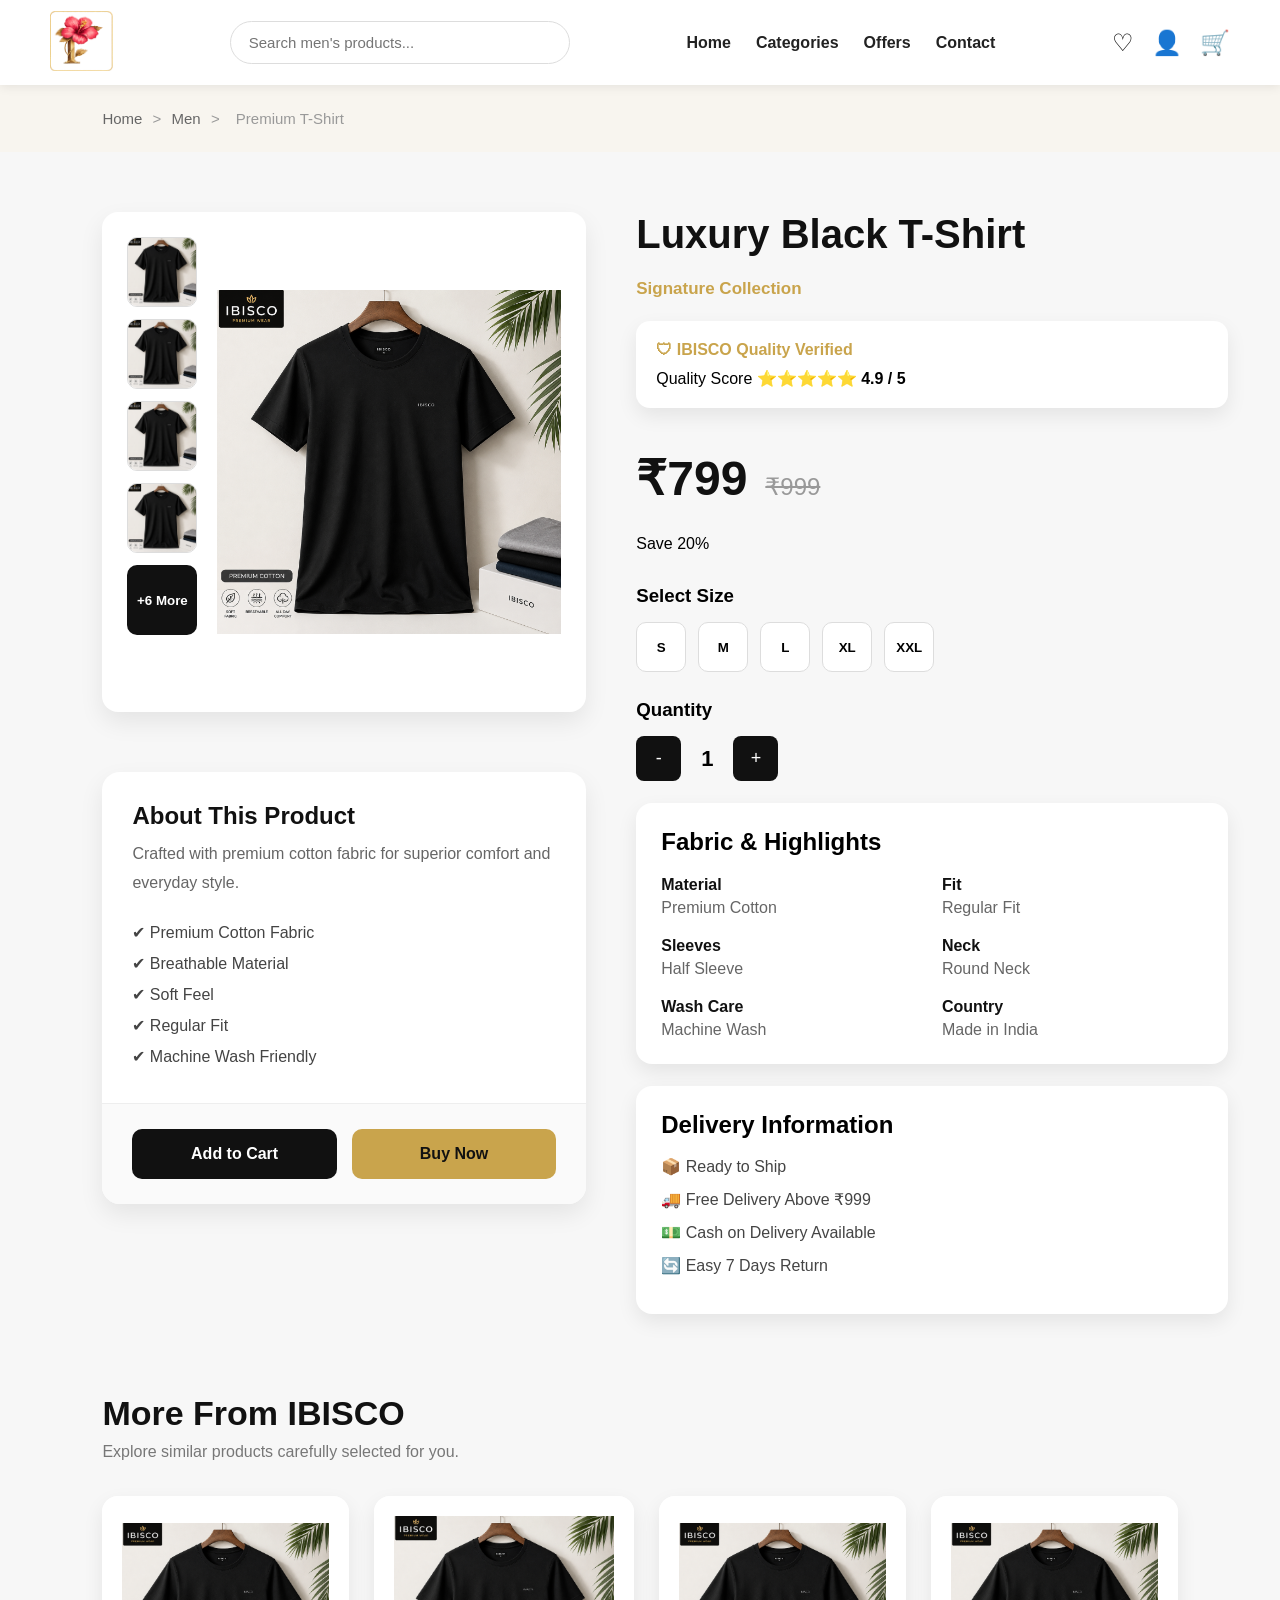
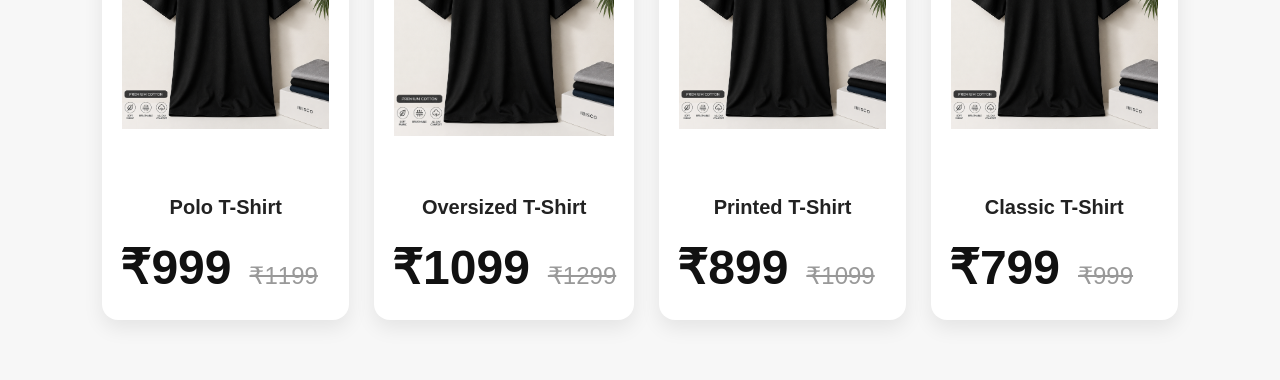
==== pages/product-details.html @ b51c4c0e "men product and h,c,j" ====
<!DOCTYPE html>
<html lang="en">

<head>

    <meta charset="UTF-8">

    <meta name="viewport" content="width=device-width, initial-scale=1.0">

    <title>Product Details | IBISCO</title>

    <link rel="stylesheet" href="../css/main.css">

</head>

  <header class="header">

        <div class="logo">
            <a href="../index.html">
                <img src="../images/LOGO IBISCO.png" alt="IBISCO Logo">
            </a>
        </div>

        <div class="search-box">
            <input type="text" placeholder="Search men's products...">
        </div>

        <nav class="menu">

            <a href="../index.html">Home</a>

            <a href="#">Categories</a>

            <a href="#">Offers</a>

            <a href="#">Contact</a>

        </nav>

        <div class="icons">

            <span>♡</span>

            <span>👤</span>

            <span>🛒</span>

        </div>

    </header>

    <!-- =========================================
     Breadcrumb Navigation
========================================= -->

<section class="breadcrumb">

    <a href="../index.html">Home</a>

    <span>></span>

    <a href="men.html">Men</a>

    <span>></span>

    <span>Premium T-Shirt</span>

</section>

<!-- =========================================
     Product Details Section
========================================= -->

<section class="product-details">

    <div class="product-details-container">

        <!-- =========================================
             LEFT COLUMN
        ========================================== -->

        <div class="left-column">

            <!-- =========================================
                 Product Gallery
            ========================================== -->

            <div class="product-gallery">

                <div class="thumbnail-gallery">

                    <img src="../images/products/men/tshirt.png" alt="Thumbnail 1">

                    <img src="../images/products/men/tshirt.png" alt="Thumbnail 2">

                    <img src="../images/products/men/tshirt.png" alt="Thumbnail 3">

                    <img src="../images/products/men/tshirt.png" alt="Thumbnail 4">

                    <button class="more-images">

                        +6 More

                    </button>

                </div>
                <div class="main-image">

                 <img
                    id="main-image"
                    src="../images/products/men/tshirt.png"
                    alt="Premium T-Shirt"
                    class="main-product-image">

                </div>

                
            </div>

            <!-- =========================================
                 About Product
            ========================================== -->

            <div class="about-product">

                <h2>About This Product</h2>
                
                <p id="product-description">

                  Crafted using premium cotton...

                </p>

                <ul>

                    <li>✔ Premium Cotton Fabric</li>

                    <li>✔ Breathable Material</li>

                    <li>✔ Soft Feel</li>

                    <li>✔ Regular Fit</li>

                    <li>✔ Machine Wash Friendly</li>

                </ul>

<!-- =========================================
     Product Action Buttons
========================================= -->

           <div class="product-actions">

             <button class="cart-btn">

                 Add to Cart

                        </button>

            <button class="buy-btn">

                Buy Now

                    </button>

</div>

            </div>

        </div>

        <!-- =========================================
             RIGHT COLUMN
        ========================================== -->

        <div class="right-column">

            <h1 id="product-name">Premium T-Shirt</h1>

            <p class="collection-name" id="product-collection">

                 IBISCO Signature Collection

            </p>


            <div class="quality-box">

                <span class="quality-badge">

                    🛡 IBISCO Quality Verified

                </span>

                <p>

                    Quality Score

                    ⭐⭐⭐⭐⭐

                    <strong>4.9 / 5</strong>

                </p>

            </div>

            <div class="price-box">
                
                <span class="new-price" id="new-price">

                  ₹799

                </span>

                <span class="old-price" id="old-price">

                   ₹999

                </span>

            </div>

            <p class="discount-text">

                Save 20%

            </p>

            <!-- =========================================
                 Size Selection
            ========================================== -->

            <div class="size-section">

                <h3>Select Size</h3>

                <div class="size-options">

                    <button>S</button>

                    <button>M</button>

                    <button>L</button>

                    <button>XL</button>

                    <button>XXL</button>

                </div>

            </div>

            <!-- =========================================
                 Quantity
            ========================================== -->

            <div class="quantity-section">

                <h3>Quantity</h3>

                <div class="quantity-box">

                    <button>-</button>

                    <span>1</span>

                    <button>+</button>

                </div>

            </div>

                        <!-- =========================================
                 Fabric & Highlights
            ========================================== -->

            <div class="fabric-card">

                <h2>Fabric & Highlights</h2>

                <div class="fabric-grid">

                    <div>

                        <strong>Material</strong>

                        <p>Premium Cotton</p>

                    </div>

                    <div>

                        <strong>Fit</strong>

                        <p>Regular Fit</p>

                    </div>

                    <div>

                        <strong>Sleeves</strong>

                        <p>Half Sleeve</p>

                    </div>

                    <div>

                        <strong>Neck</strong>

                        <p>Round Neck</p>

                    </div>

                    <div>

                        <strong>Wash Care</strong>

                        <p>Machine Wash</p>

                    </div>

                    <div>

                        <strong>Country</strong>

                        <p>Made in India</p>

                    </div>

                </div>

            </div>

            <!-- =========================================
                 Delivery Information
            ========================================== -->

            <div class="delivery-card">

                <h2>Delivery Information</h2>

                <p>📦 Ready to Ship</p>

                <p>🚚 Free Delivery Above ₹999</p>

                <p>💵 Cash on Delivery Available</p>

                <p>🔄 Easy 7 Days Return</p>

            </div>

        </div>

    </div>

    
        <!-- =========================================
         More From IBISCO
    ========================================== -->

    <section class="related-products">

        <h2>More From IBISCO</h2>

        <p class="related-subtitle">

            Explore similar products carefully selected for you.

        </p>

        <div class="related-grid">

            <!-- Product 1 -->

            <a href="product-details.html?id=polo" class="product-link">

                <div class="product-card">

                    <img src="../images/products/men/tshirt.png" alt="Polo T-Shirt">

                    <div class="product-info">

                        <h3>Polo T-Shirt</h3>

                        <div class="price-box">

                            <span class="new-price">₹999</span>

                            <span class="old-price">₹1199</span>

                        </div>

                    </div>

                </div>

            </a>

            <!-- Product 2 -->

            <a href="product-details.html?id=oversized" class="product-link">

                <div class="product-card">

                    <img src="../images/products/men/tshirt.png" alt="Oversized T-Shirt">

                    <div class="product-info">

                        <h3>Oversized T-Shirt</h3>

                        <div class="price-box">

                            <span class="new-price">₹1099</span>

                            <span class="old-price">₹1299</span>

                        </div>

                    </div>

                </div>

            </a>

            <!-- Product 3 -->

            <a href="product-details.html?id=printed" class="product-link">

                <div class="product-card">

                    <img src="../images/products/men/tshirt.png" alt="Printed T-Shirt">

                    <div class="product-info">

                        <h3>Printed T-Shirt</h3>

                        <div class="price-box">

                            <span class="new-price">₹899</span>

                            <span class="old-price">₹1099</span>

                        </div>

                    </div>

                </div>

            </a>

            <!-- Product 4 -->

            <a href="product-details.html?id=classic" class="product-link">

                <div class="product-card">

                    <img src="../images/products/men/tshirt.png" alt="Classic T-Shirt">

                    <div class="product-info">

                        <h3>Classic T-Shirt</h3>

                        <div class="price-box">

                            <span class="new-price">₹799</span>

                            <span class="old-price">₹999</span>

                        </div>

                    </div>

                </div>

            </a>

        </div>

    </section>

    </section>

</section>

<!-- =========================================
     JavaScript Files
========================================= -->

<script src="../js/products.js"></script>

<script src="../js/main.js"></script>

</body>

</html>
---- css/main.css ----
/* ===========================
   RESET
=========================== */

*{
    margin:0;
    padding:0;
    box-sizing:border-box;
}

body{
    font-family:Arial, sans-serif;
    background:#f8f5ef;
}

/* ===========================
   HEADER
=========================== */

.header{
    width:100%;
    height:85px;
    background:#ffffff;
    display:flex;
    justify-content:space-between;
    align-items:center;
    padding:0 50px;
    box-shadow:0 2px 10px rgba(0,0,0,.08);
}

.logo img{
    height:60px;
}

.search-box input{
    width:340px;
    padding:12px 18px;
    border:1px solid #ddd;
    border-radius:30px;
    outline:none;
    font-size:15px;
}

.menu{
    display:flex;
    gap:25px;
}

.menu a{
    text-decoration:none;
    color:#222;
    font-weight:600;
    transition:.3s;
}

.menu a:hover{
    color:#C21E42;
}

.icons{
    display:flex;
    gap:18px;
    font-size:24px;
    cursor:pointer;
}

/* ===========================
   HERO SLIDER
=========================== */

.hero{
    position:relative;
    width:100%;
    height:600px;
    overflow:hidden;
}

.slides{
    width:100%;
    height:100%;
    position:relative;
}

.slide{
    position:absolute;
    top:0;
    left:0;
    width:100%;
    height:100%;
    object-fit:cover;
    opacity:0;
    transition:opacity 1s ease-in-out;
}

.slide.active{
    opacity:1;
    z-index:1;
}

.hero-overlay{
    position:absolute;
    top:0;
    left:0;
    width:100%;
    height:100%;

    display:flex;
    justify-content:flex-end;
    align-items:center;

    padding-right:80px;

    z-index:5;
}

.shop-btn{

    padding:16px 42px;

    background:rgba(0,0,0,.45);

    color:#fff;

    border:2px solid #C9A44C;

    letter-spacing:2px;

    font-size:15px;

    font-weight:600;

    cursor:pointer;

    transition:.35s;
}

.shop-btn:hover{

    background:#C9A44C;

    color:#000;

}

/* ===========================
   DOTS
=========================== */

.dots{

    position:absolute;

    bottom:25px;

    left:50%;

    transform:translateX(-50%);

    display:flex;

    gap:12px;

    z-index:10;

}

.dot{

    width:12px;

    height:12px;

    border-radius:50%;

    background:rgba(255,255,255,.45);

    cursor:pointer;

    transition:.3s;

}

.dot.active{

    background:#C9A44C;

    transform:scale(1.2);

}

/* ===========================
   CATEGORIES
=========================== */

.categories{
    padding:70px 60px;
    background:#ffffff;
}

.categories h2{
    text-align:center;
    font-size:36px;
    margin-bottom:40px;
}

.category-grid{
    display:grid;
    grid-template-columns:repeat(5,1fr);
    gap:25px;
}

.category-card{
    background:#fff;
    border-radius:15px;
    overflow:hidden;
    box-shadow:0 5px 15px rgba(0,0,0,.08);
    transition:.35s;
    cursor:pointer;
}

.category-card:hover{
    transform:translateY(-8px);
}

.category-card img{
    width:100%;
    display:block;
}

.category-card h3{
    text-align:center;
    padding:15px;
}

/* ===========================
   FEATURED PRODUCTS
=========================== */

.featured{
    padding:80px 60px;
    background:#f8f5ef;
}

.featured h2{
    text-align:center;
    font-size:38px;
    margin-bottom:45px;
    color:#222;
}

.featured-grid{
    display:grid;
    grid-template-columns:repeat(4,1fr);
    gap:30px;
}

.product-card{
    background:#fff;
    border-radius:15px;
    overflow:hidden;
    box-shadow:0 5px 20px rgba(0,0,0,.08);
    transition:.35s;
    text-align:center;
}

.product-card:hover{
    transform:translateY(-10px);
    box-shadow:0 12px 30px rgba(0,0,0,.15);
}

.product-card img{
    width:100%;
    height:320px;
    object-fit:cover;
}

.product-card h3{
    margin-top:18px;
    font-size:20px;
    color:#222;
}

.price{
    color:#C21E42;
    font-size:22px;
    font-weight:bold;
    margin:12px 0;
}

.product-card button{
    margin-bottom:20px;
    padding:12px 30px;
    border:none;
    background:#000;
    color:#fff;
    cursor:pointer;
    transition:.3s;
}

.product-card button:hover{
    background:#C9A44C;
    color:#000;
}

.badge{
    position:absolute;
    top:15px;
    left:15px;
    background:#C21E42;
    color:#fff;
    padding:6px 12px;
    font-size:13px;
    font-weight:bold;
    border-radius:20px;
}

.product-card{
    position:relative;
}

.price-box{
    display:flex;
    justify-content:center;
    align-items:center;
    gap:12px;
    margin:12px 0;
}

.new-price{
    color:#C21E42;
    font-size:22px;
    font-weight:bold;
}

.old-price{
    color:#888;
    text-decoration:line-through;
    font-size:16px;
}

/* ==========================
   SHOP BY CATEGORY
========================== */

.shop-category{
    padding:80px 60px;
    background:#ffffff;
}

.shop-category h2{
    text-align:center;
    font-size:38px;
    color:#222;
    margin-bottom:45px;
}

.category-container{
    display:grid;
    grid-template-columns:repeat(3,1fr);
    gap:30px;
}

.category-item{
    position:relative;
    overflow:hidden;
    border-radius:18px;
    text-decoration:none;
    height:350px;
    box-shadow:0 10px 25px rgba(0,0,0,.12);
    transition:.4s;
}

.category-item img{
    width:100%;
    height:100%;
    object-fit:cover;
    transition:.5s;
}

.category-overlay{
    position:absolute;
    inset:0;
    background:linear-gradient(to top,
        rgba(0,0,0,.85),
        rgba(0,0,0,.15));
    display:flex;
    flex-direction:column;
    justify-content:flex-end;
    padding:25px;
}

.category-overlay h3{
    color:#fff;
    font-size:30px;
    margin-bottom:8px;
}

.category-overlay p{
    color:#C9A44C;
    font-size:18px;
    font-weight:600;
}

.category-item:hover img{
    transform:scale(1.08);
}

.category-item:hover{
    box-shadow:0 18px 35px rgba(0,0,0,.25);
}

.category-item:hover .category-overlay{
    background:linear-gradient(to top,
        rgba(0,0,0,.90),
        rgba(0,0,0,.25));
}

/* ==========================
   FOOTER
========================== */

.footer{
    background:#111111;
    padding:70px 60px;
    margin-top:80px;
}

.footer-container{
    display:grid;
    grid-template-columns:2fr 1fr 1fr 1fr 1fr;
    gap:40px;
}

.footer-box{
    display:flex;
    flex-direction:column;
}

.footer-logo{
    width:170px;
    margin-bottom:15px;
}

.footer-box h2{
    color:#C9A44C;
    font-size:30px;
    margin-bottom:10px;
}

.tagline{
    color:#ffffff;
    font-size:16px;
    font-weight:600;
    margin-bottom:15px;
}

.about-text{
    color:#bbbbbb;
    line-height:1.8;
    font-size:15px;
}

.footer-box h3{
    color:#ffffff;
    font-size:20px;
    margin-bottom:20px;
}

.footer-box a{
    text-decoration:none;
    color:#bbbbbb;
    margin-bottom:12px;
    transition:.3s;
}

.footer-box a:hover{
    color:#C9A44C;
    padding-left:6px;
}

.footer-box p{
    color:#ffffff;
    margin-top:10px;
    margin-bottom:5px;
    font-weight:600;
}

.footer-box span{
    color:#bbbbbb;
    margin-bottom:15px;
}

/* ==========================
   MEN CATEGORY PAGE
========================== */

.category-banner{
    position:relative;
    width:100%;
    height:380px;
    overflow:hidden;
}

.category-banner img{
    width:100%;
    height:100%;
    object-fit:cover;
}

.banner-overlay{
    position:absolute;
    inset:0;
    background:linear-gradient(
        to right,
        rgba(0,0,0,.75),
        rgba(0,0,0,.25)
    );

    display:flex;
    flex-direction:column;
    justify-content:center;
    padding-left:100px;
}

.banner-overlay h1{
    color:#ffffff;
    font-size:60px;
    margin-bottom:15px;
    font-weight:700;
}

.banner-overlay p{
    color:#C9A44C;
    font-size:22px;
    letter-spacing:1px;
}
/* ==========================
   SHOP SECTION
========================== */

.shop-section{
    display:flex;
    gap:30px;
    padding:60px;
    background:#f8f5ef;
}

/* Sidebar */

.filter-sidebar{
    width:260px;
    background:#ffffff;
    padding:25px;
    border-radius:15px;
    box-shadow:0 5px 15px rgba(0,0,0,.08);
    height:fit-content;
}

.filter-sidebar h2{
    font-size:28px;
    margin-bottom:25px;
    color:#222;
}

.filter-sidebar h3{
    font-size:20px;
    margin-bottom:15px;
    color:#C9A44C;
}

.filter-sidebar label{
    display:block;
    margin-bottom:14px;
    cursor:pointer;
    color:#444;
    font-size:16px;
}

.filter-sidebar input{
    margin-right:10px;
}

/* Products Area */

.product-card{
    transition:.35s;
}

.product-card:hover{
    transform:translateY(-8px);
    box-shadow:0 20px 40px rgba(0,0,0,.18);
}

.product-card img{
    transition:.4s;
}

.product-card:hover img{
    transform:scale(1.08);
}
.products-area{
    flex:1;
}

.product-card img{
    width:100%;
    height:400px;
    object-fit:contain;
    padding:8px;
    background:#fff;
    transition:.4s;
}
.products-top{
    display:flex;
    justify-content:space-between;
    align-items:center;
    margin-bottom:30px;
}

.products-top h2{
    font-size:34px;
    color:#222;
}

.products-top select{
    padding:12px 18px;
    border:1px solid #ddd;
    border-radius:8px;
    outline:none;
    cursor:pointer;
    font-size:15px;
    background:#fff;
}

.product-link{
    text-decoration:none;
    color:inherit;
    display:block;
}

.product-link{
    display:block;
    text-decoration:none;
    color:inherit;
}

.product-link:hover{
    color:inherit;
}

/* Product Grid */

.products-grid{
    display:grid;
    grid-template-columns:repeat(3,1fr);
    gap:25px;
}
.product-info{
    padding:18px;
    text-align:center;
}

.product-category{
    color:#888;
    font-size:14px;
    margin:8px 0 12px;
}

.view-btn{
    width:100%;
    padding:12px;
    background:#111;
    color:#fff;
    border:none;
    border-radius:8px;
    cursor:pointer;
    font-size:15px;
    font-weight:600;
    transition:.3s;
}

.view-btn:hover{
    background:#C9A44C;
    color:#111;
}

/* ===========================
   Breadcrumb
=========================== */

.breadcrumb{

    padding:25px 8%;

    font-size:15px;

}

.breadcrumb a{

    text-decoration:none;

    color:#666;

    transition:.3s;

}

.breadcrumb a:hover{

    color:#C9A44C;

}

.breadcrumb span{

    color:#999;

    margin:0 6px;

}
/* =========================================
   PRODUCT DETAILS PAGE
========================================= */

.product-details{

    padding:60px 8%;

    background:#f7f7f7;

}

/* =========================================
   MAIN LAYOUT
========================================= */

.product-details-container{

    display:grid;

    grid-template-columns:45% 55%;

    gap:50px;

    align-items:start;

}

/* =========================================
   LEFT COLUMN
========================================= */

.left-column{

    display:flex;

    flex-direction:column;

    gap:30px;

}

/* =========================================
   PRODUCT GALLERY
========================================= */

.product-gallery{

    display:flex;

    gap:20px;

    background:#fff;

    padding:25px;

    border-radius:16px;

    box-shadow:0 10px 25px rgba(0,0,0,.08);

}

/* =========================================
   THUMBNAILS
========================================= */

.thumbnail-gallery{

    display:flex;

    flex-direction:column;

    gap:12px;

}

.thumbnail-gallery img{

    width:70px;

    height:70px;

    object-fit:cover;

    border:1px solid #ddd;

    border-radius:10px;

    cursor:pointer;

    transition:.3s;

}

.thumbnail-gallery img:hover{

    border-color:#C9A44C;

    transform:scale(1.05);

}

.more-images{

    width:70px;

    height:70px;

    border:none;

    border-radius:10px;

    background:#111;

    color:#fff;

    cursor:pointer;

    font-weight:600;

}

/* =========================================
   MAIN IMAGE
========================================= */

.main-image{

    flex:1;

    display:flex;

    justify-content:center;

    align-items:center;

}

.main-product-image{

    width:100%;

    max-width:420px;

    height:450px;

    object-fit:contain;

    transition:.4s;

}

.main-product-image:hover{

    transform:scale(1.05);

}

/* =========================================
   RIGHT COLUMN
========================================= */

.right-column{

    display:flex;

    flex-direction:column;

    gap:22px;

}

.right-column h1{

    font-size:40px;

    color:#111;

}

.collection-name{

    color:#C9A44C;

    font-size:17px;

    font-weight:600;

}

/* =========================================
   QUALITY CARD
========================================= */

.quality-box{

    background:#fff;

    padding:20px;

    border-radius:14px;

    box-shadow:0 8px 20px rgba(0,0,0,.08);

}

.quality-badge{

    color:#C9A44C;

    font-weight:bold;

    display:block;

    margin-bottom:10px;

}

/* =========================================
   PRICE
========================================= */

/* =========================================
   PRICE SECTION
========================================= */

.price-box{

    display:flex;

    align-items:baseline;

    justify-content:flex-start;

    gap:18px;

    margin:25px 0 10px;

}

.new-price{

    font-size:48px;

    font-weight:800;

    color:#111;

    line-height:1;

}

.old-price{

    font-size:24px;

    color:#999;

    text-decoration:line-through;

}

/* =========================================
   SIZE SECTION
========================================= */

.size-section{

    margin-top:10px;

}

.size-options{

    display:flex;

    gap:12px;

    margin-top:15px;

}

.size-options button{

    width:50px;

    height:50px;

    border:1px solid #ddd;

    background:#fff;

    border-radius:10px;

    cursor:pointer;

    transition:.3s;

    font-weight:600;

}

.size-options button:hover{

    background:#111;

    color:#fff;

    border-color:#111;

}

/* =========================================
   QUANTITY
========================================= */

.quantity-section{

    margin-top:5px;

}

.quantity-box{

    display:flex;

    align-items:center;

    gap:20px;

    margin-top:15px;

}

.quantity-box button{

    width:45px;

    height:45px;

    border:none;

    background:#111;

    color:#fff;

    border-radius:8px;

    cursor:pointer;

    font-size:18px;

}

.quantity-box span{

    font-size:22px;

    font-weight:bold;

}

/* =========================================
   FABRIC CARD
========================================= */

.fabric-card{

    background:#fff;

    padding:25px;

    border-radius:16px;

    box-shadow:0 8px 20px rgba(0,0,0,.08);

}

.fabric-card h2{

    margin-bottom:20px;

}

.fabric-grid{

    display:grid;

    grid-template-columns:repeat(2,1fr);

    gap:20px;

}

.fabric-grid strong{

    display:block;

    color:#111;

    margin-bottom:5px;

}

.fabric-grid p{

    color:#666;

}

/* =========================================
   DELIVERY CARD
========================================= */

.delivery-card{

    background:#fff;

    padding:25px;

    border-radius:16px;

    box-shadow:0 8px 20px rgba(0,0,0,.08);

}

.delivery-card h2{

    margin-bottom:18px;

}

.delivery-card p{

    margin-bottom:14px;

    color:#444;

}
/* =========================================
   ABOUT PRODUCT
========================================= */

.about-product{

    background:#fff;

    margin-top:30px;

    border-radius:18px;

    overflow:hidden;

    box-shadow:0 10px 25px rgba(0,0,0,.08);

}

.about-product h2{

    padding:30px 30px 10px;

    color:#111;

}

.about-product p{

    padding:0 30px;

    color:#666;

    line-height:1.8;

}

.about-product ul{

    list-style:none;

    padding:25px 30px;

}

.about-product li{

    margin-bottom:12px;

    color:#444;

}
/* =========================================
   ACTION BAR
========================================= */

.product-actions{

    display:flex;

    gap:15px;

    padding:25px 30px;

    border-top:1px solid #eee;

    background:#fafafa;

}

.cart-btn,
.buy-btn{

    flex:1;

    padding:16px;

    border:none;

    border-radius:10px;

    font-size:16px;

    font-weight:700;

    cursor:pointer;

    transition:.3s;

}

.cart-btn{

    background:#111;

    color:#fff;

}

.buy-btn{

    background:#C9A44C;

    color:#111;

}

.cart-btn:hover{

    background:#C9A44C;

    color:#111;

}

.buy-btn:hover{

    background:#111;

    color:#fff;

}

/* =========================================
   RELATED PRODUCTS
========================================= */

.related-products{

    margin-top:80px;

}

.related-products h2{

    font-size:34px;

    margin-bottom:10px;

    color:#111;

}

.related-subtitle{

    color:#777;

    margin-bottom:35px;

}

.related-grid{

    display:grid;

    grid-template-columns:repeat(4,1fr);

    gap:25px;

}

/* =========================================
   PRODUCT CARD FIX
========================================= */

.related-grid .product-card{

    background:#fff;

    border-radius:16px;

    overflow:hidden;

    box-shadow:0 8px 20px rgba(0,0,0,.08);

    transition:.35s;

}

.related-grid .product-card:hover{

    transform:translateY(-8px);

}

.related-grid img{

    width:100%;

    height:260px;

    object-fit:contain;

    background:#fff;

    padding:20px;

}

/* =========================================
   MOBILE RESPONSIVE
========================================= */

@media(max-width:991px){

.product-details-container{

    grid-template-columns:1fr;

}

.product-gallery{

    flex-direction:column;

}

.thumbnail-gallery{

    flex-direction:row;

    justify-content:center;

    flex-wrap:wrap;

}

.product-actions{

    flex-direction:column;

}

.related-grid{

    grid-template-columns:repeat(2,1fr);

}

}

@media(max-width:576px){

.related-grid{

    grid-template-columns:1fr;

}

.right-column h1{

    font-size:30px;

}

.main-product-image{

    height:320px;

}

}
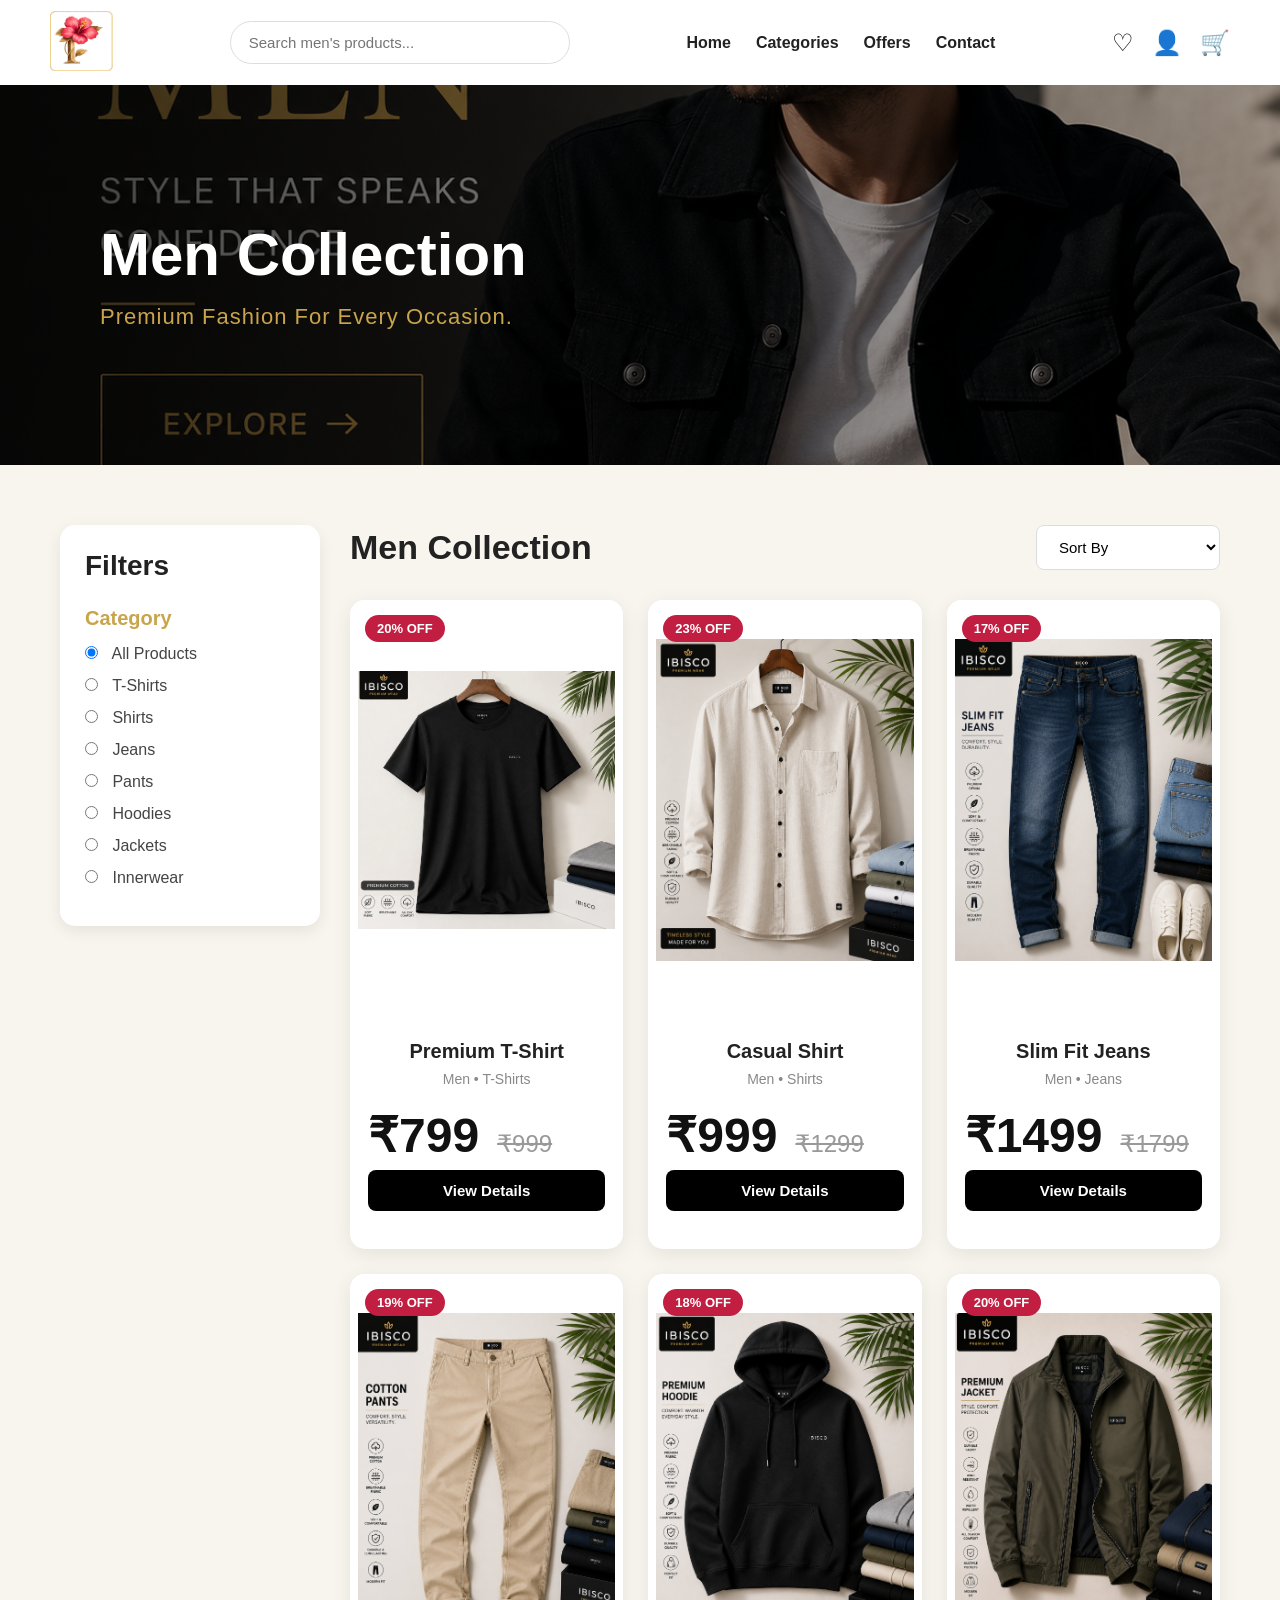
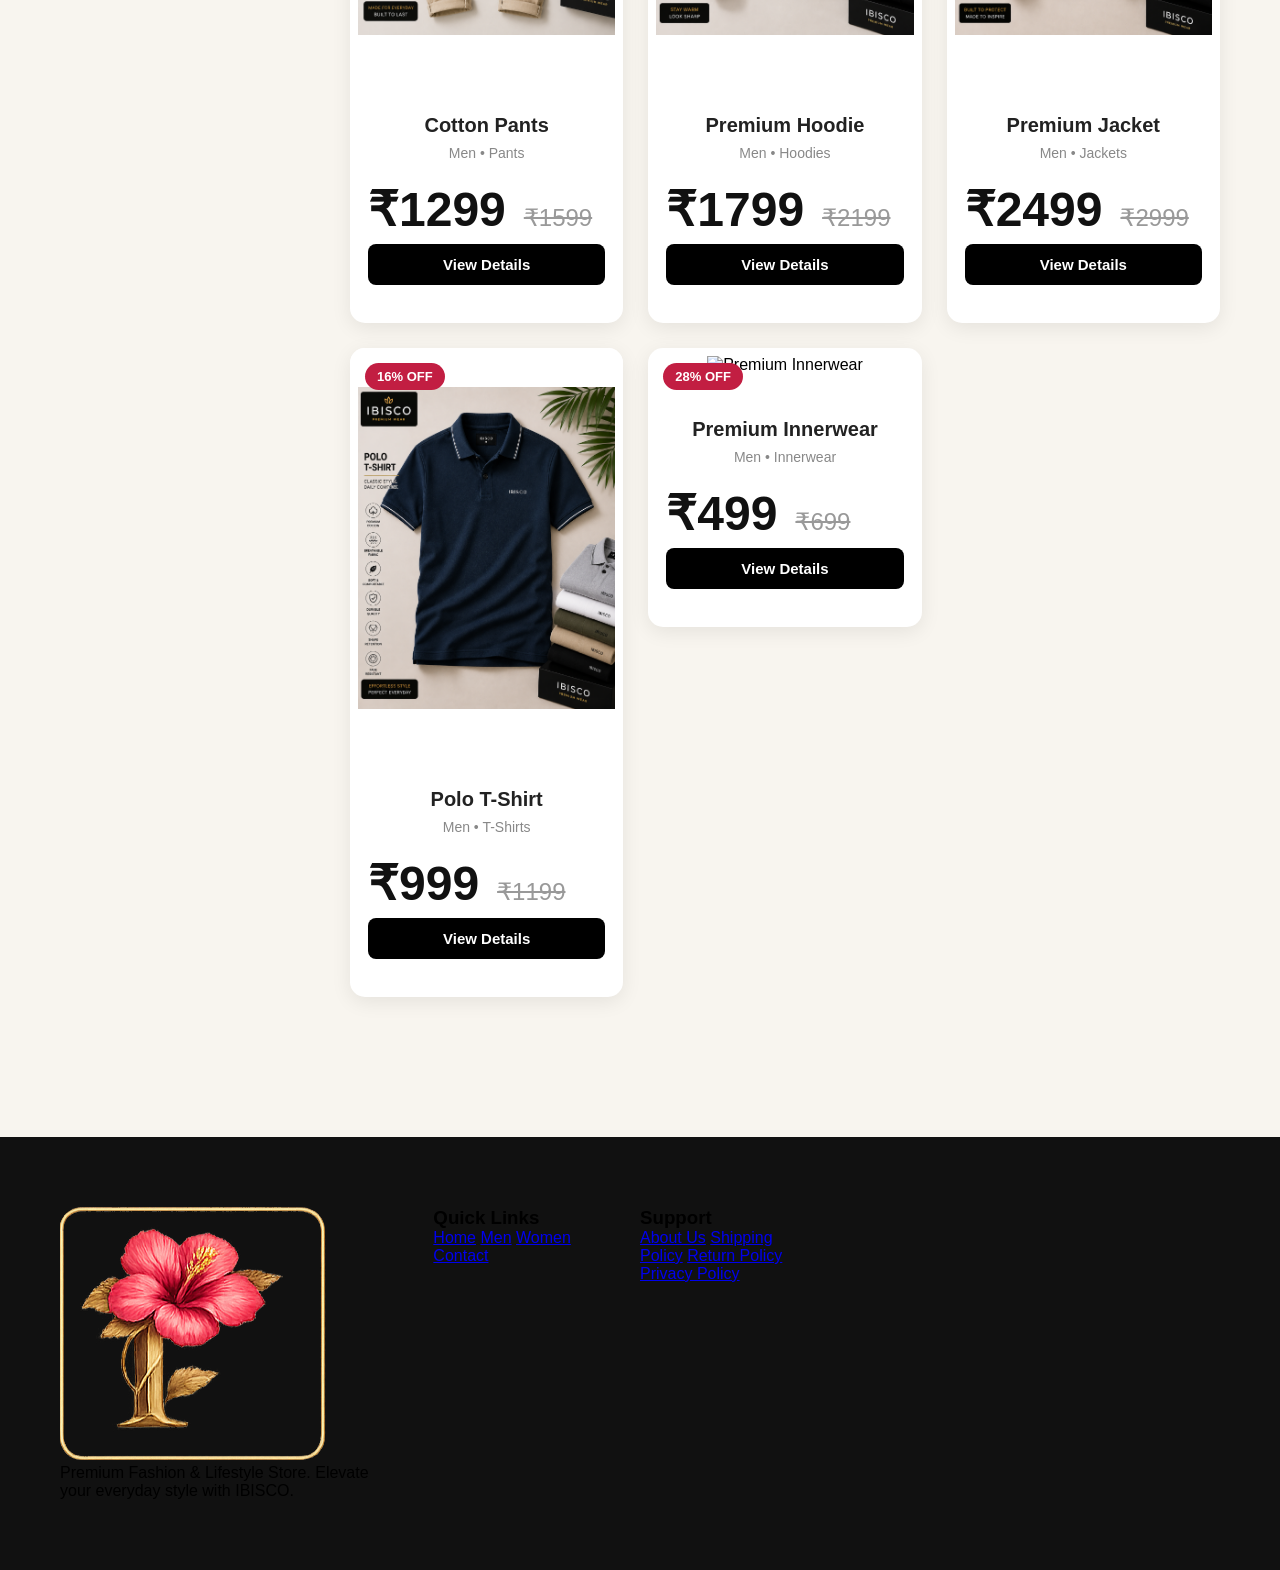
==== commit bae87d49: "Product Details Phase 1 Completed" ====
--- a/pages/product-details.html
+++ b/pages/product-details.html
@@ -198,7 +198,7 @@
 
                     ⭐⭐⭐⭐⭐
 
-                    <strong>4.9 / 5</strong>
+                    <strong id="product-rating">4.9 / 5</strong>
 
                 </p>
 
@@ -220,7 +220,7 @@
 
             </div>
 
-            <p class="discount-text">
+            <p class="discount-text" id="product-discount">
 
                 Save 20%
 
@@ -235,19 +235,25 @@
                 <h3>Select Size</h3>
 
                 <div class="size-options">
-
-                    <button>S</button>
-
-                    <button>M</button>
-
-                    <button>L</button>
-
-                    <button>XL</button>
-
-                    <button>XXL</button>
-
-                </div>
-
+ 
+                   <button class="size-btn">S</button>
+
+                   <button class="size-btn">M</button>
+
+                   <button class="size-btn">L</button>
+
+                   <button class="size-btn">XL</button>
+
+                   <button class="size-btn">XXL</button>
+
+                </div>
+
+           <p id="selected-size">
+
+             Selected Size : M
+
+           </p>
+           
             </div>
 
             <!-- =========================================
@@ -284,7 +290,7 @@
 
                         <strong>Material</strong>
 
-                        <p>Premium Cotton</p>
+                       <p id="product-material">Premium Cotton</p>
 
                     </div>
 
@@ -292,7 +298,7 @@
 
                         <strong>Fit</strong>
 
-                        <p>Regular Fit</p>
+                        <p id="product-fit">Regular Fit</p>
 
                     </div>
 
@@ -300,7 +306,7 @@
 
                         <strong>Sleeves</strong>
 
-                        <p>Half Sleeve</p>
+                       <p id="product-sleeve">Half Sleeve</p>
 
                     </div>
 
@@ -308,7 +314,7 @@
 
                         <strong>Neck</strong>
 
-                        <p>Round Neck</p>
+                        <p id="product-neck">Round Neck</p>
 
                     </div>
 
@@ -316,7 +322,7 @@
 
                         <strong>Wash Care</strong>
 
-                        <p>Machine Wash</p>
+                       <p id="product-wash">Machine Wash</p>
 
                     </div>
 
@@ -331,6 +337,22 @@
                 </div>
 
             </div>
+
+            <!-- =========================================
+     Stock Status
+========================================= -->
+
+<div class="stock-card">
+
+    <h2>Availability</h2>
+
+    <p id="product-stock-status">
+
+        ✅ In Stock
+
+    </p>
+
+</div>
 
             <!-- =========================================
                  Delivery Information
--- a/css/main.css
+++ b/css/main.css
@@ -1031,6 +1031,30 @@
 
 }
 
+/* Active Selected Size */
+
+.size-btn.active{
+
+    background:#111;
+
+    color:#fff;
+
+    border-color:#111;
+
+}
+
+/* Selected Size Text */
+
+#selected-size{
+
+    margin-top:15px;
+
+    color:#555;
+
+    font-weight:600;
+
+}
+
 /* =========================================
    QUANTITY
 ========================================= */
